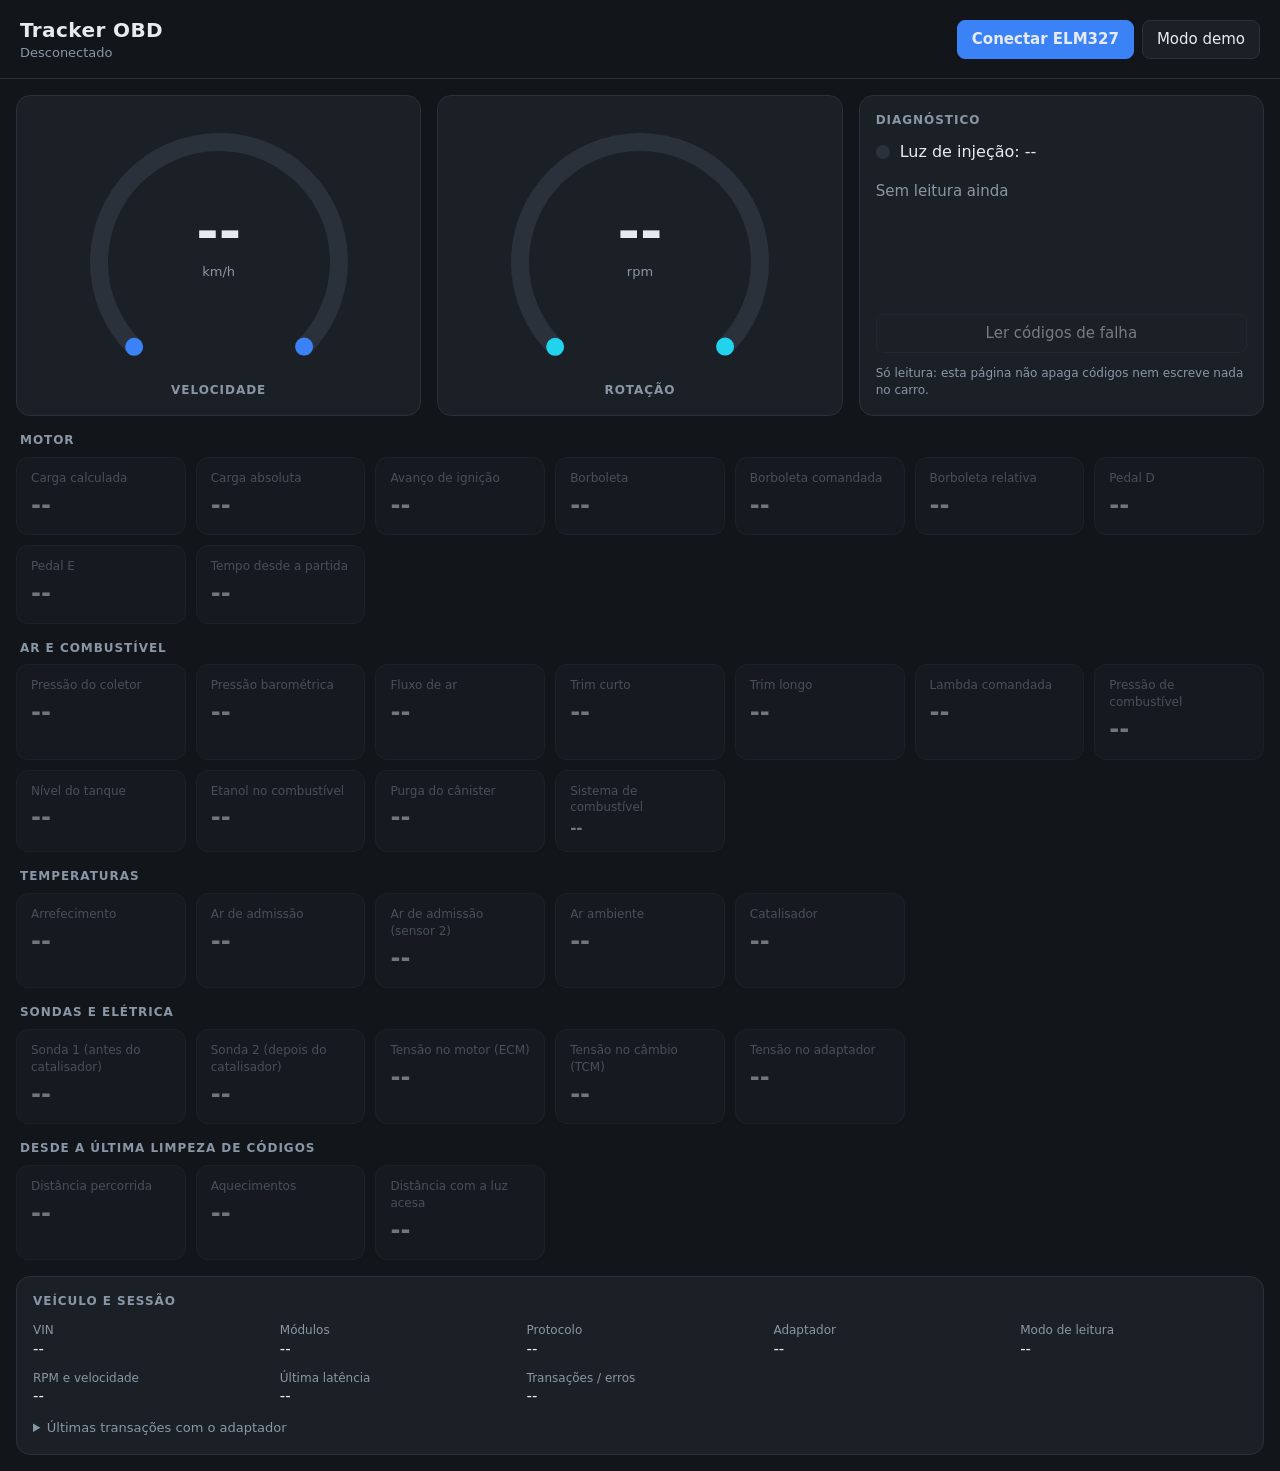
==== painel-web/index.html @ 489d30e3 "Adiciona o painel web que lê o ELM327 pela Web Serial Página estática (HTML, CSS e JavaScript) para " ====
<!doctype html>
<html lang="pt-BR">
<head>
  <meta charset="utf-8">
  <meta name="viewport" content="width=device-width, initial-scale=1">
  <title>Tracker OBD · Painel ao vivo</title>
  <link rel="stylesheet" href="style.css">
</head>
<body>
  <header class="topo">
    <div class="marca">
      <h1>Tracker OBD</h1>
      <p id="status" class="status">Desconectado</p>
    </div>
    <div class="acoes">
      <button id="btnConnect" class="primario">Conectar ELM327</button>
      <button id="btnDemo">Modo demo</button>
      <button id="btnStop" hidden>Desconectar</button>
    </div>
  </header>

  <p id="demoBanner" class="faixa demo" hidden>MODO DEMONSTRAÇÃO • DADOS SIMULADOS</p>
  <p id="aviso" class="faixa aviso" hidden></p>

  <main>
    <section class="linha-principal">
      <div class="painel mostrador">
        <svg viewBox="0 0 200 180" aria-hidden="true">
          <path class="trilho" d="M43.43 156.57 A80 80 0 1 1 156.57 156.57" pathLength="100"/>
          <path id="gSpeedArc" class="arco azul" d="M43.43 156.57 A80 80 0 1 1 156.57 156.57" pathLength="100" stroke-dasharray="0 100"/>
        </svg>
        <div class="leitura">
          <span id="gSpeedVal" class="numero">--</span>
          <span class="unidade">km/h</span>
        </div>
        <h2>Velocidade</h2>
      </div>

      <div class="painel mostrador">
        <svg viewBox="0 0 200 180" aria-hidden="true">
          <path class="trilho" d="M43.43 156.57 A80 80 0 1 1 156.57 156.57" pathLength="100"/>
          <path id="gRpmArc" class="arco ciano" d="M43.43 156.57 A80 80 0 1 1 156.57 156.57" pathLength="100" stroke-dasharray="0 100"/>
        </svg>
        <div class="leitura">
          <span id="gRpmVal" class="numero">--</span>
          <span class="unidade">rpm</span>
        </div>
        <h2>Rotação</h2>
      </div>

      <div class="painel diagnostico">
        <h2>Diagnóstico</h2>
        <div class="mil">
          <span id="milDot" class="mil-ponto"></span>
          <span id="milText">Luz de injeção: --</span>
        </div>
        <ul id="dtcList" class="dtc-lista"><li class="vazio">Sem leitura ainda</li></ul>
        <button id="btnDtc" disabled>Ler códigos de falha</button>
        <p class="nota">Só leitura: esta página não apaga códigos nem escreve nada no carro.</p>
      </div>
    </section>

    <div id="grupos"></div>

    <section class="painel sessao">
      <h2>Veículo e sessão</h2>
      <dl>
        <div><dt>VIN</dt><dd id="iVin">--</dd></div>
        <div><dt>Módulos</dt><dd id="iModules">--</dd></div>
        <div><dt>Protocolo</dt><dd id="iProto">--</dd></div>
        <div><dt>Adaptador</dt><dd id="iAdapter">--</dd></div>
        <div><dt>Modo de leitura</dt><dd id="iMode">--</dd></div>
        <div><dt>RPM e velocidade</dt><dd id="iHz">--</dd></div>
        <div><dt>Última latência</dt><dd id="iLat">--</dd></div>
        <div><dt>Transações / erros</dt><dd id="iCount">--</dd></div>
      </dl>
      <details id="logBox">
        <summary>Últimas transações com o adaptador</summary>
        <pre id="log"></pre>
      </details>
    </section>
  </main>

  <script src="app.js"></script>
</body>
</html>
---- painel-web/style.css ----
:root {
  --fundo: #12151a;
  --painel: #1b2027;
  --borda: #2a313b;
  --texto: #e6ebf2;
  --suave: #8a96a6;
  --azul: #3b82f6;
  --ciano: #22d3ee;
  --ambar: #f5b041;
  --vermelho: #ef5350;
  --verde: #4ade80;
}

* { box-sizing: border-box; }

body {
  margin: 0;
  background: var(--fundo);
  color: var(--texto);
  font: 15px/1.4 "Segoe UI", system-ui, sans-serif;
}

h1, h2, p { margin: 0; }

.topo {
  display: flex;
  flex-wrap: wrap;
  gap: 12px;
  align-items: center;
  justify-content: space-between;
  padding: 16px 20px;
  border-bottom: 1px solid var(--borda);
}

.marca h1 { font-size: 20px; font-weight: 600; letter-spacing: .02em; }
.status { color: var(--suave); font-size: 13px; }
.status.ok { color: var(--verde); }
.status.erro { color: var(--vermelho); }

.acoes { display: flex; gap: 8px; flex-wrap: wrap; }

button {
  font: inherit;
  color: var(--texto);
  background: var(--painel);
  border: 1px solid var(--borda);
  border-radius: 8px;
  padding: 8px 14px;
  cursor: pointer;
}
button:hover:not(:disabled) { border-color: var(--ciano); }
button:disabled { opacity: .45; cursor: default; }
button.primario { background: var(--azul); border-color: var(--azul); font-weight: 600; }

.faixa {
  padding: 6px 20px;
  font-size: 13px;
  text-align: center;
}
.faixa.demo { background: var(--ambar); color: #1a1300; font-weight: 700; letter-spacing: .06em; }
.faixa.aviso { background: #3a2a12; color: var(--ambar); }

main {
  max-width: 1280px;
  margin: 0 auto;
  padding: 16px;
  display: grid;
  gap: 16px;
}

.painel {
  background: var(--painel);
  border: 1px solid var(--borda);
  border-radius: 14px;
  padding: 16px;
}

.painel h2, .grupo h2 {
  font-size: 12px;
  font-weight: 600;
  color: var(--suave);
  text-transform: uppercase;
  letter-spacing: .08em;
}

.linha-principal {
  display: grid;
  gap: 16px;
  grid-template-columns: repeat(auto-fit, minmax(260px, 1fr));
}

/* Mostradores */
.mostrador { position: relative; text-align: center; }
.mostrador svg { width: 100%; max-width: 300px; display: block; margin: 0 auto; }
.trilho, .arco { fill: none; stroke-width: 12; stroke-linecap: round; }
.trilho { stroke: var(--borda); }
.arco { transition: stroke-dasharray .25s linear; }
.arco.azul { stroke: var(--azul); }
.arco.ciano { stroke: var(--ciano); }
.leitura {
  position: absolute;
  left: 0; right: 0; top: 34%;
  display: flex; flex-direction: column; align-items: center;
}
.numero { font-size: 54px; font-weight: 600; font-variant-numeric: tabular-nums; line-height: 1; }
.unidade { color: var(--suave); font-size: 13px; margin-top: 4px; }
.mostrador.velho .numero { color: var(--suave); }
.mostrador.velho .arco { opacity: .35; }

/* Diagnóstico */
.diagnostico { display: flex; flex-direction: column; gap: 12px; }
.mil { display: flex; align-items: center; gap: 10px; font-size: 16px; }
.mil-ponto { width: 14px; height: 14px; border-radius: 50%; background: var(--borda); flex: none; }
.mil-ponto.apagada { background: var(--verde); }
.mil-ponto.acesa { background: var(--ambar); box-shadow: 0 0 10px var(--ambar); }
.dtc-lista {
  list-style: none; margin: 0; padding: 0;
  flex: 1; min-height: 72px; max-height: 190px; overflow: auto;
  display: grid; gap: 6px; align-content: start;
}
.dtc-lista li {
  display: flex; justify-content: space-between; gap: 8px;
  padding: 6px 10px; border-radius: 8px; background: var(--fundo);
  font-variant-numeric: tabular-nums;
}
.dtc-lista li b { color: var(--ambar); }
.dtc-lista li.vazio { color: var(--suave); background: none; padding-left: 0; }
.nota { color: var(--suave); font-size: 12px; }

/* Grupos de leituras */
#grupos { display: grid; gap: 16px; }
.grupo h2 { margin: 0 0 8px 4px; }
.grade {
  display: grid;
  gap: 10px;
  grid-template-columns: repeat(auto-fill, minmax(165px, 1fr));
}
.cartao {
  background: var(--painel);
  border: 1px solid var(--borda);
  border-radius: 12px;
  padding: 12px 14px;
  min-height: 78px;
}
.cartao .rotulo { color: var(--suave); font-size: 12px; }
.cartao .valor { font-size: 24px; font-weight: 600; font-variant-numeric: tabular-nums; margin-top: 2px; }
.cartao .valor small { font-size: 13px; font-weight: 400; color: var(--suave); margin-left: 4px; }
.cartao.texto .valor { font-size: 15px; }
.cartao.velho .valor { color: var(--suave); }
.cartao.ausente { opacity: .45; }

/* Sessão */
.sessao dl {
  display: grid; gap: 10px 20px; margin: 12px 0;
  grid-template-columns: repeat(auto-fill, minmax(220px, 1fr));
}
.sessao dt { color: var(--suave); font-size: 12px; }
.sessao dd { margin: 0; font-variant-numeric: tabular-nums; overflow-wrap: anywhere; }
details summary { cursor: pointer; color: var(--suave); font-size: 13px; }
#log {
  margin: 8px 0 0; padding: 10px; max-height: 260px; overflow: auto;
  background: var(--fundo); border-radius: 8px;
  font: 12px/1.5 Consolas, monospace; color: var(--suave);
  white-space: pre-wrap; overflow-wrap: anywhere;
}
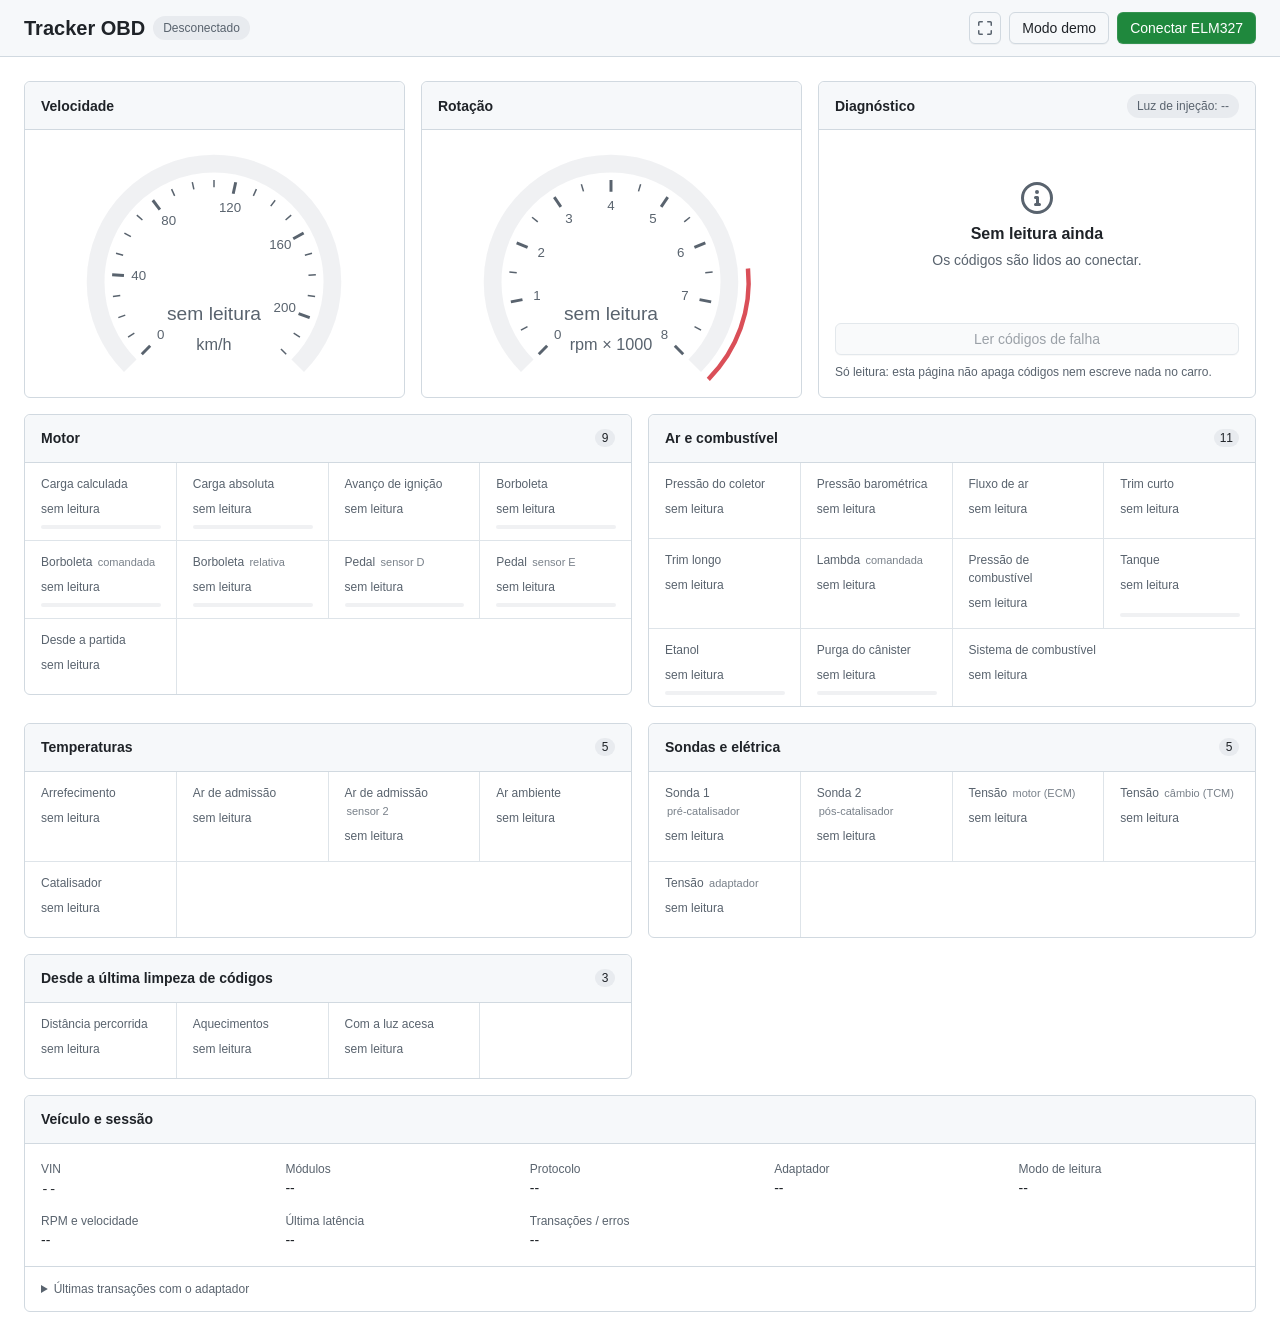
==== commit 5fd428ef: "Refaz o visual do painel web com o sistema de design Primer Tokens de cor, tipo, espaçamento e raio " ====
--- a/painel-web/index.html
+++ b/painel-web/index.html
@@ -3,69 +3,74 @@
 <head>
   <meta charset="utf-8">
   <meta name="viewport" content="width=device-width, initial-scale=1">
+  <meta name="color-scheme" content="dark light">
   <title>Tracker OBD · Painel ao vivo</title>
   <link rel="stylesheet" href="style.css">
 </head>
 <body>
-  <header class="topo">
-    <div class="marca">
+  <!-- Ícones Octicons (MIT, GitHub), usados pelo Primer -->
+  <svg width="0" height="0" style="position:absolute" aria-hidden="true">
+    <symbol id="i-check" viewBox="0 0 16 16"><path d="M8 16A8 8 0 1 1 8 0a8 8 0 0 1 0 16Zm3.78-9.72a.751.751 0 0 0-.018-1.042.751.751 0 0 0-1.042-.018L6.75 9.19 5.28 7.72a.751.751 0 0 0-1.042.018.751.751 0 0 0-.018 1.042l2 2a.75.75 0 0 0 1.06 0Z"/></symbol>
+    <symbol id="i-alert" viewBox="0 0 16 16"><path d="M6.457 1.047c.659-1.234 2.427-1.234 3.086 0l6.082 11.378A1.75 1.75 0 0 1 14.082 15H1.918a1.75 1.75 0 0 1-1.543-2.575Zm1.763.707a.25.25 0 0 0-.44 0L1.698 13.132a.25.25 0 0 0 .22.368h12.164a.25.25 0 0 0 .22-.368Zm.53 3.996v2.5a.75.75 0 0 1-1.5 0v-2.5a.75.75 0 0 1 1.5 0ZM9 11a1 1 0 1 1-2 0 1 1 0 0 1 2 0Z"/></symbol>
+    <symbol id="i-info" viewBox="0 0 16 16"><path d="M0 8a8 8 0 1 1 16 0A8 8 0 0 1 0 8Zm8-6.5a6.5 6.5 0 1 0 0 13 6.5 6.5 0 0 0 0-13ZM6.5 7.75A.75.75 0 0 1 7.25 7h1a.75.75 0 0 1 .75.75v2.75h.25a.75.75 0 0 1 0 1.5h-2a.75.75 0 0 1 0-1.5h.25v-2h-.25a.75.75 0 0 1-.75-.75ZM8 6a1 1 0 1 1 0-2 1 1 0 0 1 0 2Z"/></symbol>
+    <symbol id="i-full" viewBox="0 0 16 16"><path d="M1.75 10a.75.75 0 0 1 .75.75v2.5c0 .138.112.25.25.25h2.5a.75.75 0 0 1 0 1.5h-2.5A1.75 1.75 0 0 1 1 13.25v-2.5a.75.75 0 0 1 .75-.75Zm12.5 0a.75.75 0 0 1 .75.75v2.5A1.75 1.75 0 0 1 13.25 15h-2.5a.75.75 0 0 1 0-1.5h2.5a.25.25 0 0 0 .25-.25v-2.5a.75.75 0 0 1 .75-.75ZM2.75 2.5a.25.25 0 0 0-.25.25v2.5a.75.75 0 0 1-1.5 0v-2.5C1 1.784 1.784 1 2.75 1h2.5a.75.75 0 0 1 0 1.5ZM10 1.75a.75.75 0 0 1 .75-.75h2.5c.966 0 1.75.784 1.75 1.75v2.5a.75.75 0 0 1-1.5 0v-2.5a.25.25 0 0 0-.25-.25h-2.5a.75.75 0 0 1-.75-.75Z"/></symbol>
+  </svg>
+
+  <header class="page-header">
+    <div class="page-header-title">
       <h1>Tracker OBD</h1>
-      <p id="status" class="status">Desconectado</p>
+      <span id="status" class="state-label">Desconectado</span>
+      <span id="hzLabel" class="counter" hidden></span>
     </div>
-    <div class="acoes">
-      <button id="btnConnect" class="primario">Conectar ELM327</button>
-      <button id="btnDemo">Modo demo</button>
-      <button id="btnStop" hidden>Desconectar</button>
+    <div class="page-header-actions">
+      <button id="btnFull" class="btn btn-icon" title="Tela cheia" aria-label="Tela cheia"><svg class="octicon"><use href="#i-full"/></svg></button>
+      <button id="btnDemo" class="btn">Modo demo</button>
+      <button id="btnStop" class="btn btn-danger" hidden>Desconectar</button>
+      <button id="btnConnect" class="btn btn-primary">Conectar ELM327</button>
     </div>
   </header>
 
-  <p id="demoBanner" class="faixa demo" hidden>MODO DEMONSTRAÇÃO • DADOS SIMULADOS</p>
-  <p id="aviso" class="faixa aviso" hidden></p>
+  <main>
+    <div id="demoBanner" class="banner banner-attention" hidden>
+      <svg class="octicon"><use href="#i-alert"/></svg>
+      <div><b>Modo demonstração.</b> Os valores são simulados; nenhum adaptador está conectado.</div>
+    </div>
+    <div id="aviso" class="banner banner-warning" hidden>
+      <svg class="octicon"><use href="#i-alert"/></svg>
+      <div id="avisoText"></div>
+    </div>
 
-  <main>
-    <section class="linha-principal">
-      <div class="painel mostrador">
-        <svg viewBox="0 0 200 180" aria-hidden="true">
-          <path class="trilho" d="M43.43 156.57 A80 80 0 1 1 156.57 156.57" pathLength="100"/>
-          <path id="gSpeedArc" class="arco azul" d="M43.43 156.57 A80 80 0 1 1 156.57 156.57" pathLength="100" stroke-dasharray="0 100"/>
-        </svg>
-        <div class="leitura">
-          <span id="gSpeedVal" class="numero">--</span>
-          <span class="unidade">km/h</span>
-        </div>
-        <h2>Velocidade</h2>
+    <section class="top-row">
+      <div class="box gauge-box">
+        <div class="box-header"><h2>Velocidade</h2></div>
+        <svg id="gSpeed" class="gauge" viewBox="0 0 200 172" role="img" aria-label="Velocidade"></svg>
+      </div>
+      <div class="box gauge-box">
+        <div class="box-header"><h2>Rotação</h2></div>
+        <svg id="gRpm" class="gauge" viewBox="0 0 200 172" role="img" aria-label="Rotação"></svg>
       </div>
 
-      <div class="painel mostrador">
-        <svg viewBox="0 0 200 180" aria-hidden="true">
-          <path class="trilho" d="M43.43 156.57 A80 80 0 1 1 156.57 156.57" pathLength="100"/>
-          <path id="gRpmArc" class="arco ciano" d="M43.43 156.57 A80 80 0 1 1 156.57 156.57" pathLength="100" stroke-dasharray="0 100"/>
-        </svg>
-        <div class="leitura">
-          <span id="gRpmVal" class="numero">--</span>
-          <span class="unidade">rpm</span>
+      <div class="box diag">
+        <div class="box-header">
+          <h2>Diagnóstico</h2>
+          <span id="milLabel" class="state-label">Luz de injeção: --</span>
         </div>
-        <h2>Rotação</h2>
-      </div>
-
-      <div class="painel diagnostico">
-        <h2>Diagnóstico</h2>
-        <div class="mil">
-          <span id="milDot" class="mil-ponto"></span>
-          <span id="milText">Luz de injeção: --</span>
+        <div class="box-body diag-body">
+          <div id="dtcArea"></div>
+          <div class="diag-footer">
+            <button id="btnDtc" class="btn btn-block" disabled>Ler códigos de falha</button>
+            <p class="note">Só leitura: esta página não apaga códigos nem escreve nada no carro.</p>
+          </div>
         </div>
-        <ul id="dtcList" class="dtc-lista"><li class="vazio">Sem leitura ainda</li></ul>
-        <button id="btnDtc" disabled>Ler códigos de falha</button>
-        <p class="nota">Só leitura: esta página não apaga códigos nem escreve nada no carro.</p>
       </div>
     </section>
 
-    <div id="grupos"></div>
+    <div id="grupos" class="groups"></div>
 
-    <section class="painel sessao">
-      <h2>Veículo e sessão</h2>
-      <dl>
-        <div><dt>VIN</dt><dd id="iVin">--</dd></div>
+    <section class="box">
+      <div class="box-header"><h2>Veículo e sessão</h2></div>
+      <dl class="box-body facts">
+        <div><dt>VIN</dt><dd><span id="iVin">--</span> <button id="btnVin" class="btn-link" hidden>mostrar</button></dd></div>
         <div><dt>Módulos</dt><dd id="iModules">--</dd></div>
         <div><dt>Protocolo</dt><dd id="iProto">--</dd></div>
         <div><dt>Adaptador</dt><dd id="iAdapter">--</dd></div>
@@ -74,7 +79,7 @@
         <div><dt>Última latência</dt><dd id="iLat">--</dd></div>
         <div><dt>Transações / erros</dt><dd id="iCount">--</dd></div>
       </dl>
-      <details id="logBox">
+      <details id="logBox" class="box-footer">
         <summary>Últimas transações com o adaptador</summary>
         <pre id="log"></pre>
       </details>
--- a/painel-web/style.css
+++ b/painel-web/style.css
@@ -1,165 +1,297 @@
+/* Tokens do Primer (GitHub). Escuro por padrão, para o uso no carro; claro quando o sistema pede. */
 :root {
-  --fundo: #12151a;
-  --painel: #1b2027;
-  --borda: #2a313b;
-  --texto: #e6ebf2;
-  --suave: #8a96a6;
-  --azul: #3b82f6;
-  --ciano: #22d3ee;
-  --ambar: #f5b041;
-  --vermelho: #ef5350;
-  --verde: #4ade80;
+  color-scheme: dark;
+  --bgColor-default: #0d1117;
+  --bgColor-muted: #151b23;
+  --bgColor-inset: #010409;
+  --bgColor-neutral-muted: #656c7633;
+  --bgColor-accent-muted: #388bfd1a;
+  --bgColor-success-muted: #2ea04326;
+  --bgColor-attention-muted: #bb800926;
+  --bgColor-danger-muted: #f851491a;
+  --bgColor-success-emphasis: #238636;
+  --bgColor-danger-emphasis: #da3633;
+  --fgColor-default: #f0f6fc;
+  --fgColor-muted: #9198a1;
+  --fgColor-accent: #4493f8;
+  --fgColor-success: #3fb950;
+  --fgColor-attention: #d29922;
+  --fgColor-danger: #f85149;
+  --fgColor-onEmphasis: #ffffff;
+  --borderColor-default: #3d444d;
+  --borderColor-muted: #3d444db3;
+  --borderColor-accent-muted: #388bfd66;
+  --borderColor-success-muted: #2ea04366;
+  --borderColor-attention-muted: #bb800966;
+  --borderColor-danger-muted: #f8514966;
+  --button-default-bgColor-rest: #212830;
+  --button-default-bgColor-hover: #262c36;
+  --button-primary-bgColor-hover: #29903b;
+  --shadow-resting-small: 0 1px 0 #0106091a;
+
+  --fontStack-sansSerif: -apple-system, BlinkMacSystemFont, "Segoe UI", "Noto Sans", Helvetica, Arial, sans-serif;
+  --fontStack-monospace: ui-monospace, SFMono-Regular, "SF Mono", Menlo, Consolas, "Liberation Mono", monospace;
+  --borderRadius-small: 3px;
+  --borderRadius-medium: 6px;
+  --borderRadius-large: 12px;
+  --borderRadius-full: 9999px;
+  --control-medium-size: 32px;
+}
+
+@media (prefers-color-scheme: light) {
+  :root {
+    color-scheme: light;
+    --bgColor-default: #ffffff;
+    --bgColor-muted: #f6f8fa;
+    --bgColor-inset: #f6f8fa;
+    --bgColor-neutral-muted: #818b981f;
+    --bgColor-accent-muted: #ddf4ff;
+    --bgColor-success-muted: #dafbe1;
+    --bgColor-attention-muted: #fff8c5;
+    --bgColor-danger-muted: #ffebe9;
+    --bgColor-success-emphasis: #1f883d;
+    --bgColor-danger-emphasis: #cf222e;
+    --fgColor-default: #1f2328;
+    --fgColor-muted: #59636e;
+    --fgColor-accent: #0969da;
+    --fgColor-success: #1a7f37;
+    --fgColor-attention: #9a6700;
+    --fgColor-danger: #d1242f;
+    --borderColor-default: #d1d9e0;
+    --borderColor-muted: #d1d9e0b3;
+    --borderColor-accent-muted: #54aeff66;
+    --borderColor-success-muted: #4ac26b66;
+    --borderColor-attention-muted: #d4a72c66;
+    --borderColor-danger-muted: #ff818266;
+    --button-default-bgColor-rest: #f6f8fa;
+    --button-default-bgColor-hover: #eff2f5;
+    --button-primary-bgColor-hover: #1c8139;
+    --shadow-resting-small: 0 1px 0 #1f23280a;
+  }
 }
 
 * { box-sizing: border-box; }
+[hidden] { display: none !important; }
 
 body {
   margin: 0;
-  background: var(--fundo);
-  color: var(--texto);
-  font: 15px/1.4 "Segoe UI", system-ui, sans-serif;
-}
-
-h1, h2, p { margin: 0; }
-
-.topo {
-  display: flex;
-  flex-wrap: wrap;
-  gap: 12px;
-  align-items: center;
-  justify-content: space-between;
-  padding: 16px 20px;
-  border-bottom: 1px solid var(--borda);
-}
-
-.marca h1 { font-size: 20px; font-weight: 600; letter-spacing: .02em; }
-.status { color: var(--suave); font-size: 13px; }
-.status.ok { color: var(--verde); }
-.status.erro { color: var(--vermelho); }
-
-.acoes { display: flex; gap: 8px; flex-wrap: wrap; }
-
-button {
-  font: inherit;
-  color: var(--texto);
-  background: var(--painel);
-  border: 1px solid var(--borda);
-  border-radius: 8px;
-  padding: 8px 14px;
-  cursor: pointer;
-}
-button:hover:not(:disabled) { border-color: var(--ciano); }
-button:disabled { opacity: .45; cursor: default; }
-button.primario { background: var(--azul); border-color: var(--azul); font-weight: 600; }
-
-.faixa {
-  padding: 6px 20px;
-  font-size: 13px;
-  text-align: center;
-}
-.faixa.demo { background: var(--ambar); color: #1a1300; font-weight: 700; letter-spacing: .06em; }
-.faixa.aviso { background: #3a2a12; color: var(--ambar); }
-
+  background: var(--bgColor-default);
+  color: var(--fgColor-default);
+  font: 14px/20px var(--fontStack-sansSerif);
+}
+
+h1, h2, p, dl, dd { margin: 0; }
+
+.octicon { width: 16px; height: 16px; fill: currentColor; flex: none; vertical-align: text-bottom; }
+
+/* ---------- PageHeader ---------- */
+.page-header {
+  position: sticky; top: 0; z-index: 2;
+  display: flex; flex-wrap: wrap; gap: 8px 16px;
+  align-items: center; justify-content: space-between;
+  padding: 12px 24px;
+  background: var(--bgColor-inset);
+  border-bottom: 1px solid var(--borderColor-default);
+}
+.page-header-title { display: flex; align-items: center; gap: 8px; min-width: 0; }
+.page-header h1 { font-size: 20px; line-height: 30px; font-weight: 600; white-space: nowrap; }
+.page-header-actions { display: flex; gap: 8px; flex-wrap: wrap; }
+
+/* ---------- Button ---------- */
+.btn {
+  display: inline-flex; align-items: center; justify-content: center; gap: 8px;
+  height: var(--control-medium-size);
+  padding: 0 12px;
+  font: 500 14px/20px var(--fontStack-sansSerif);
+  color: var(--fgColor-default);
+  background: var(--button-default-bgColor-rest);
+  border: 1px solid var(--borderColor-default);
+  border-radius: var(--borderRadius-medium);
+  box-shadow: var(--shadow-resting-small);
+  cursor: pointer; white-space: nowrap;
+  transition: background-color .08s;
+}
+.btn:hover:not(:disabled) { background: var(--button-default-bgColor-hover); }
+.btn:focus-visible, .btn-link:focus-visible, summary:focus-visible { outline: 2px solid var(--fgColor-accent); outline-offset: -2px; }
+.btn:disabled { color: var(--fgColor-muted); cursor: not-allowed; opacity: .6; }
+.btn-primary { color: var(--fgColor-onEmphasis); background: var(--bgColor-success-emphasis); border-color: #f0f6fc1a; }
+.btn-primary:hover:not(:disabled) { background: var(--button-primary-bgColor-hover); }
+.btn-danger { color: var(--fgColor-danger); }
+.btn-danger:hover:not(:disabled) { color: var(--fgColor-onEmphasis); background: var(--bgColor-danger-emphasis); border-color: var(--bgColor-danger-emphasis); }
+.btn-icon { width: var(--control-medium-size); padding: 0; color: var(--fgColor-muted); }
+.btn-block { width: 100%; }
+.btn-link { font: inherit; font-size: 12px; color: var(--fgColor-accent); background: none; border: 0; padding: 0; cursor: pointer; }
+.btn-link:hover { text-decoration: underline; }
+
+/* ---------- StateLabel, Label, Counter ---------- */
+.state-label {
+  display: inline-flex; align-items: center; gap: 4px;
+  height: 24px; padding: 0 10px;
+  font-size: 12px; font-weight: 500; white-space: nowrap;
+  color: var(--fgColor-muted);
+  background: var(--bgColor-neutral-muted);
+  border-radius: var(--borderRadius-full);
+}
+.state-label .octicon { width: 14px; height: 14px; }
+.state-label.success { color: var(--fgColor-onEmphasis); background: var(--bgColor-success-emphasis); }
+.state-label.attention { color: #1f2328; background: var(--fgColor-attention); }
+.state-label.danger { color: var(--fgColor-onEmphasis); background: var(--bgColor-danger-emphasis); }
+
+.label {
+  display: inline-flex; align-items: center;
+  height: 20px; padding: 0 7px;
+  font-size: 12px; font-weight: 500; line-height: 18px; white-space: nowrap;
+  border: 1px solid var(--borderColor-default);
+  border-radius: var(--borderRadius-full);
+  color: var(--fgColor-muted);
+}
+.label.attention { color: var(--fgColor-attention); border-color: var(--borderColor-attention-muted); }
+.label.danger { color: var(--fgColor-danger); border-color: var(--borderColor-danger-muted); }
+
+.counter {
+  display: inline-block; min-width: 20px; padding: 0 6px;
+  font-size: 12px; font-weight: 500; line-height: 18px; text-align: center;
+  color: var(--fgColor-default);
+  background: var(--bgColor-neutral-muted);
+  border-radius: var(--borderRadius-full);
+  font-variant-numeric: tabular-nums;
+}
+
+/* ---------- Banner ---------- */
+.banner {
+  display: flex; gap: 8px; align-items: flex-start;
+  padding: 12px 16px;
+  border: 1px solid; border-radius: var(--borderRadius-medium);
+}
+.banner .octicon { margin-top: 2px; }
+.banner-attention { background: var(--bgColor-attention-muted); border-color: var(--borderColor-attention-muted); }
+.banner-attention .octicon { color: var(--fgColor-attention); }
+.banner-warning { background: var(--bgColor-attention-muted); border-color: var(--borderColor-attention-muted); }
+.banner-warning .octicon { color: var(--fgColor-attention); }
+.banner-info { background: var(--bgColor-accent-muted); border-color: var(--borderColor-accent-muted); }
+.banner-info .octicon { color: var(--fgColor-accent); }
+
+/* ---------- Layout ---------- */
 main {
-  max-width: 1280px;
-  margin: 0 auto;
-  padding: 16px;
+  max-width: 1280px; margin: 0 auto;
+  padding: 24px;
+  display: grid; gap: 16px;
+}
+
+.box {
+  background: var(--bgColor-default);
+  border: 1px solid var(--borderColor-default);
+  border-radius: var(--borderRadius-medium);
+  min-width: 0;
+  overflow: hidden;
+}
+.box-header {
+  display: flex; align-items: center; justify-content: space-between; gap: 8px;
+  min-height: 48px; padding: 8px 16px;
+  background: var(--bgColor-muted);
+  border-bottom: 1px solid var(--borderColor-default);
+  border-radius: var(--borderRadius-medium) var(--borderRadius-medium) 0 0;
+}
+.box-header h2 { font-size: 14px; line-height: 20px; font-weight: 600; }
+.box-body { padding: 16px; }
+.box-footer { padding: 12px 16px; border-top: 1px solid var(--borderColor-default); }
+
+.top-row {
+  display: grid; gap: 16px;
+  grid-template-columns: 1fr 1fr minmax(300px, 1.15fr);
+}
+
+/* ---------- Mostradores ---------- */
+.gauge-box { display: flex; flex-direction: column; }
+.gauge { display: block; width: 100%; max-width: 320px; margin: 4px auto 0; padding: 0 12px 8px; }
+.gauge .track, .gauge .fill { fill: none; stroke-width: 12; }
+.gauge .track { stroke: var(--bgColor-neutral-muted); }
+.gauge .fill { stroke-linecap: round; transition: stroke-dasharray .2s linear; }
+.gauge .fill.speed { stroke: var(--fgColor-accent); }
+.gauge .fill.rpm { stroke: var(--fgColor-success); }
+.gauge .fill.redzone { stroke: var(--fgColor-danger); }
+.gauge .red { fill: none; stroke: var(--fgColor-danger); stroke-width: 3; opacity: .8; }
+.gauge .tick { stroke: var(--fgColor-muted); stroke-width: 1; }
+.gauge .tick.major { stroke-width: 2; }
+.gauge .tick-label { fill: var(--fgColor-muted); font: 9px var(--fontStack-sansSerif); text-anchor: middle; dominant-baseline: middle; }
+.gauge .value { fill: var(--fgColor-default); font: 600 36px var(--fontStack-sansSerif); text-anchor: middle; font-variant-numeric: tabular-nums; }
+.gauge .value.waiting { fill: var(--fgColor-muted); font-size: 13px; font-weight: 400; }
+.gauge .unit { fill: var(--fgColor-muted); font: 11px var(--fontStack-sansSerif); text-anchor: middle; }
+.gauge.stale .value { fill: var(--fgColor-muted); }
+.gauge.stale .fill { opacity: .35; }
+
+/* ---------- Diagnóstico ---------- */
+.diag { display: flex; flex-direction: column; }
+.diag-body { flex: 1; display: flex; flex-direction: column; gap: 16px; }
+#dtcArea { flex: 1; display: flex; flex-direction: column; }
+.blankslate {
+  flex: 1; display: flex; flex-direction: column; align-items: center; justify-content: center;
+  gap: 4px; padding: 16px 8px; text-align: center; color: var(--fgColor-muted);
+}
+.blankslate .octicon { width: 32px; height: 32px; margin-bottom: 4px; }
+.blankslate b { color: var(--fgColor-default); font-size: 16px; line-height: 24px; font-weight: 600; }
+.blankslate.ok .octicon { color: var(--fgColor-success); }
+.dtc-list { list-style: none; margin: 0; padding: 0; border: 1px solid var(--borderColor-default); border-radius: var(--borderRadius-medium); max-height: 200px; overflow: auto; }
+.dtc-list li { display: flex; align-items: center; gap: 8px; padding: 8px 12px; }
+.dtc-list li + li { border-top: 1px solid var(--borderColor-muted); }
+.dtc-list code { font: 600 14px var(--fontStack-monospace); color: var(--fgColor-attention); }
+.dtc-list .ecu { margin-left: auto; color: var(--fgColor-muted); font-size: 12px; }
+.diag-footer { display: grid; gap: 8px; }
+.note { color: var(--fgColor-muted); font-size: 12px; line-height: 18px; }
+
+/* ---------- Grupos de leituras ---------- */
+.groups { display: grid; gap: 16px; grid-template-columns: repeat(auto-fit, minmax(min(100%, 560px), 1fr)); align-items: start; }
+.tiles {
   display: grid;
-  gap: 16px;
-}
-
-.painel {
-  background: var(--painel);
-  border: 1px solid var(--borda);
-  border-radius: 14px;
-  padding: 16px;
-}
-
-.painel h2, .grupo h2 {
-  font-size: 12px;
-  font-weight: 600;
-  color: var(--suave);
-  text-transform: uppercase;
-  letter-spacing: .08em;
-}
-
-.linha-principal {
-  display: grid;
-  gap: 16px;
-  grid-template-columns: repeat(auto-fit, minmax(260px, 1fr));
-}
-
-/* Mostradores */
-.mostrador { position: relative; text-align: center; }
-.mostrador svg { width: 100%; max-width: 300px; display: block; margin: 0 auto; }
-.trilho, .arco { fill: none; stroke-width: 12; stroke-linecap: round; }
-.trilho { stroke: var(--borda); }
-.arco { transition: stroke-dasharray .25s linear; }
-.arco.azul { stroke: var(--azul); }
-.arco.ciano { stroke: var(--ciano); }
-.leitura {
-  position: absolute;
-  left: 0; right: 0; top: 34%;
-  display: flex; flex-direction: column; align-items: center;
-}
-.numero { font-size: 54px; font-weight: 600; font-variant-numeric: tabular-nums; line-height: 1; }
-.unidade { color: var(--suave); font-size: 13px; margin-top: 4px; }
-.mostrador.velho .numero { color: var(--suave); }
-.mostrador.velho .arco { opacity: .35; }
-
-/* Diagnóstico */
-.diagnostico { display: flex; flex-direction: column; gap: 12px; }
-.mil { display: flex; align-items: center; gap: 10px; font-size: 16px; }
-.mil-ponto { width: 14px; height: 14px; border-radius: 50%; background: var(--borda); flex: none; }
-.mil-ponto.apagada { background: var(--verde); }
-.mil-ponto.acesa { background: var(--ambar); box-shadow: 0 0 10px var(--ambar); }
-.dtc-lista {
-  list-style: none; margin: 0; padding: 0;
-  flex: 1; min-height: 72px; max-height: 190px; overflow: auto;
-  display: grid; gap: 6px; align-content: start;
-}
-.dtc-lista li {
-  display: flex; justify-content: space-between; gap: 8px;
-  padding: 6px 10px; border-radius: 8px; background: var(--fundo);
-  font-variant-numeric: tabular-nums;
-}
-.dtc-lista li b { color: var(--ambar); }
-.dtc-lista li.vazio { color: var(--suave); background: none; padding-left: 0; }
-.nota { color: var(--suave); font-size: 12px; }
-
-/* Grupos de leituras */
-#grupos { display: grid; gap: 16px; }
-.grupo h2 { margin: 0 0 8px 4px; }
-.grade {
-  display: grid;
-  gap: 10px;
-  grid-template-columns: repeat(auto-fill, minmax(165px, 1fr));
-}
-.cartao {
-  background: var(--painel);
-  border: 1px solid var(--borda);
-  border-radius: 12px;
-  padding: 12px 14px;
-  min-height: 78px;
-}
-.cartao .rotulo { color: var(--suave); font-size: 12px; }
-.cartao .valor { font-size: 24px; font-weight: 600; font-variant-numeric: tabular-nums; margin-top: 2px; }
-.cartao .valor small { font-size: 13px; font-weight: 400; color: var(--suave); margin-left: 4px; }
-.cartao.texto .valor { font-size: 15px; }
-.cartao.velho .valor { color: var(--suave); }
-.cartao.ausente { opacity: .45; }
-
-/* Sessão */
-.sessao dl {
-  display: grid; gap: 10px 20px; margin: 12px 0;
-  grid-template-columns: repeat(auto-fill, minmax(220px, 1fr));
-}
-.sessao dt { color: var(--suave); font-size: 12px; }
-.sessao dd { margin: 0; font-variant-numeric: tabular-nums; overflow-wrap: anywhere; }
-details summary { cursor: pointer; color: var(--suave); font-size: 13px; }
+  grid-template-columns: repeat(auto-fill, minmax(150px, 1fr));
+  margin: 0 -1px -1px 0;   /* esconde a última linha e coluna de divisórias sob a borda da caixa */
+}
+.tile { box-shadow: inset -1px -1px 0 var(--borderColor-muted); padding: 12px 16px; min-height: 76px; display: flex; flex-direction: column; gap: 2px; }
+.tile.wide { grid-column: span 2; }
+.tile .name { color: var(--fgColor-muted); font-size: 12px; line-height: 18px; }
+.tile .name small { font-size: 11px; opacity: .8; margin-left: 2px; white-space: nowrap; }
+.tile .val { font-size: 22px; line-height: 28px; font-weight: 600; font-variant-numeric: tabular-nums; }
+.tile .val small { font-size: 12px; font-weight: 400; color: var(--fgColor-muted); margin-left: 3px; }
+.tile.text .val { font-size: 14px; line-height: 20px; font-weight: 500; margin-top: 4px; }
+.tile .val.waiting { font-size: 12px; font-weight: 400; color: var(--fgColor-muted); }
+.tile.stale .val { color: var(--fgColor-muted); }
+.tile.attention .val { color: var(--fgColor-attention); }
+.tile.danger .val { color: var(--fgColor-danger); }
+.tile .bar { margin-top: auto; height: 4px; border-radius: var(--borderRadius-full); background: var(--bgColor-neutral-muted); overflow: hidden; }
+.tile .bar span { display: block; height: 100%; width: 0; background: var(--fgColor-accent); border-radius: inherit; transition: width .2s linear; }
+.tile.attention .bar span { background: var(--fgColor-attention); }
+.tile[hidden] { display: none; }
+.missing { color: var(--fgColor-muted); font-size: 12px; line-height: 18px; }
+.box-footer.missing { background: var(--bgColor-muted); border-radius: 0 0 var(--borderRadius-medium) var(--borderRadius-medium); }
+
+/* ---------- Sessão ---------- */
+.facts { display: grid; gap: 12px 24px; grid-template-columns: repeat(auto-fill, minmax(220px, 1fr)); }
+.facts dt { color: var(--fgColor-muted); font-size: 12px; line-height: 18px; }
+.facts dd { font-variant-numeric: tabular-nums; overflow-wrap: anywhere; }
+#iVin { font-family: var(--fontStack-monospace); font-size: 13px; }
+summary { cursor: pointer; color: var(--fgColor-muted); font-size: 12px; }
 #log {
-  margin: 8px 0 0; padding: 10px; max-height: 260px; overflow: auto;
-  background: var(--fundo); border-radius: 8px;
-  font: 12px/1.5 Consolas, monospace; color: var(--suave);
+  margin: 8px 0 0; padding: 12px; max-height: 260px; overflow: auto;
+  background: var(--bgColor-inset);
+  border: 1px solid var(--borderColor-muted); border-radius: var(--borderRadius-medium);
+  font: 12px/18px var(--fontStack-monospace); color: var(--fgColor-muted);
   white-space: pre-wrap; overflow-wrap: anywhere;
 }
+
+/* ---------- Telas menores ---------- */
+@media (max-width: 960px) {
+  .top-row { grid-template-columns: 1fr 1fr; }
+  .diag { grid-column: 1 / -1; }
+}
+@media (max-width: 600px) {
+  main { padding: 12px; gap: 12px; }
+  .page-header { padding: 8px 12px; }
+  .page-header h1 { font-size: 16px; line-height: 24px; }
+  .top-row { gap: 12px; }
+  .box-header { min-height: 40px; padding: 6px 12px; }
+  .gauge { padding: 0 4px 4px; }
+  .tiles { grid-template-columns: 1fr 1fr; }
+  .tile { padding: 10px 12px; min-height: 68px; }
+  .tile .val { font-size: 18px; line-height: 24px; }
+  .facts { grid-template-columns: 1fr 1fr; }
+}
